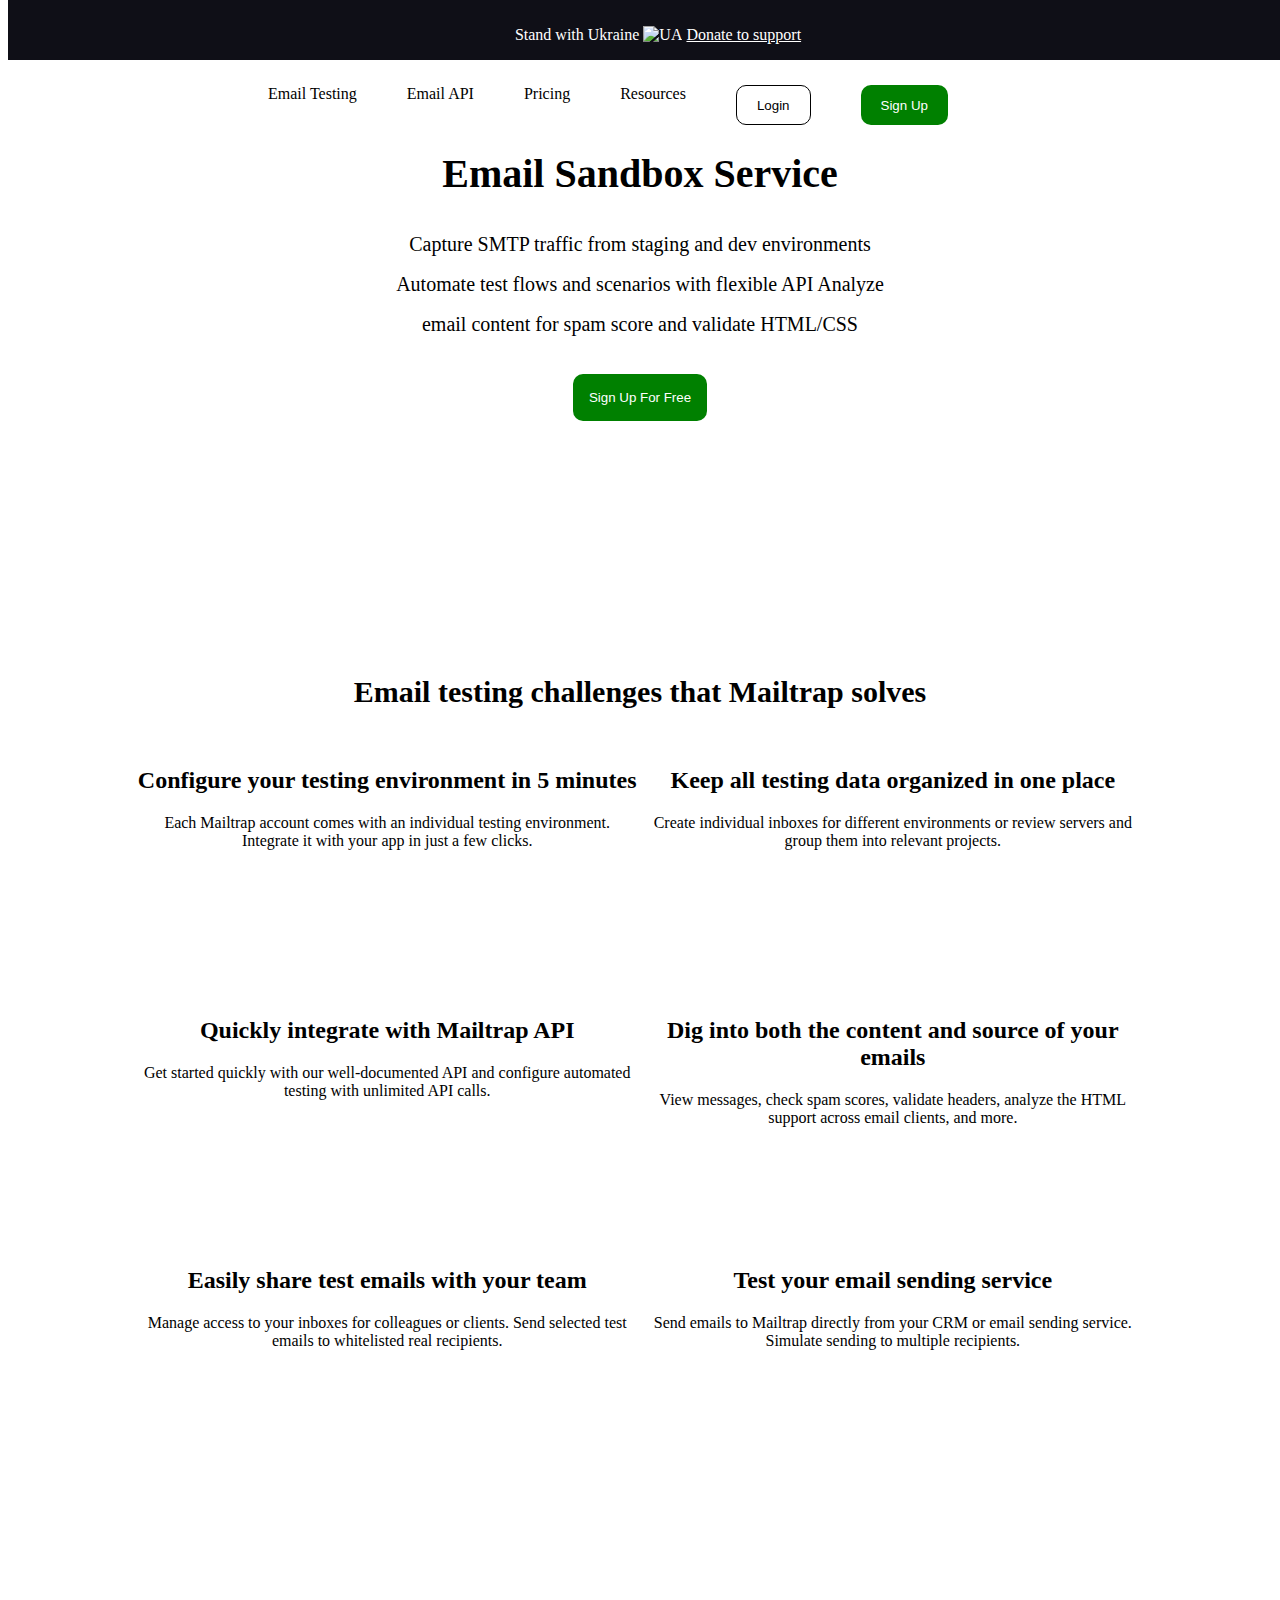
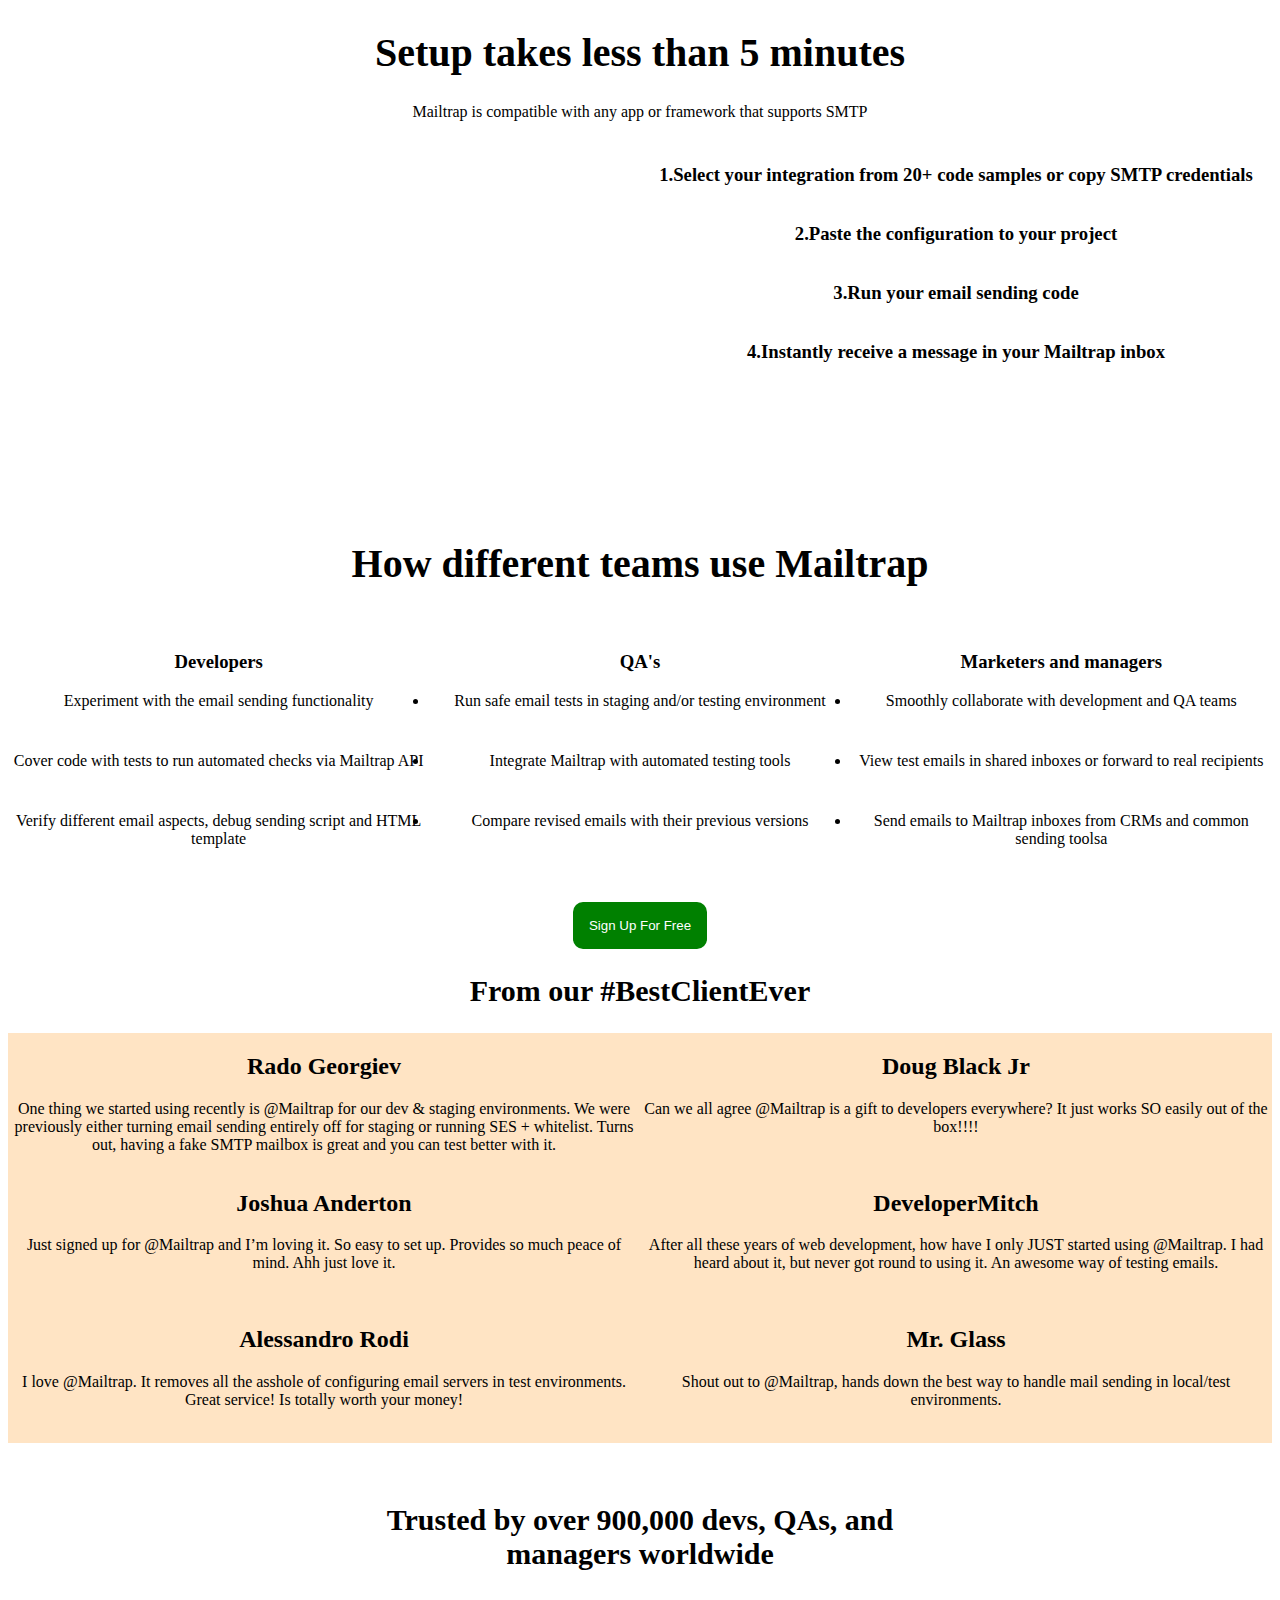
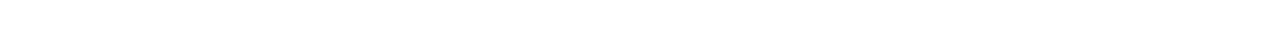
==== index.html @ 50a43fe7 "Home page-1 added" ====
<!DOCTYPE html>
<html>
<head>
    <meta charset='utf-8'>
    <meta http-equiv='X-UA-Compatible' content='IE=edge'>
    <title>Home Page-1</title>
    <meta name='viewport' content='width=device-width, initial-scale=1'>
    <link rel='stylesheet' type='text/css' media='screen' href='main.css'>
    <script src='main.js'></script>
    <style>
        *{
            text-align: center;
            
        }
        .nav1{
          height: 50px;
          width: 100%;
          background-color: rgb(15, 15, 23);
          color: white;
          text-align: center;
          padding: 10px;
         position: fixed;
         top: 0px;
        
        }
        #navbar{
            color: white;
        }
        .nav2{
            display: flex;
            height: 65px;
          width: 100%;
          background-color: white;
          position: fixed;
          top: 60px;
          
          
        }
        .navbar2{ 
            display: flex;
            gap: 50px;
            margin-top: 25px;
            margin-left: 260px;
            font: bold;
        }
        
        #login{
            background-color: white;
            border: 1px solid black;
            border-radius: 10px;
            padding: 8px 20px;
        }
        .signup{
          background-color: green;
          color: white;
          border-radius: 10px;
          border: 0px ;
          padding: 8px 20px;
        }
        h1{
            font-size: 40px;
            margin-top: 150px;
            text-align: center;
        }
        #desc{
           font-size: 20px;
           width: 40%;
           line-height: 40px;
           text-align: center;
           margin: auto;
        }
        #free{
          
            margin-top: 30px;
            padding:16px;
            text-align: center;
           
        }
        #imagebig{
            margin-top: 50px;
        }
        .logo{
          width: 75%;
          display: flex;
          margin: auto;
            margin-top: 50px;
           
            gap: 50px;
            background-color: rgb(229, 221, 212);
            
        }
        .heading{
            font-size: 30px;          
        }
        .emailtesting{
            
            display: grid;
            grid-template-columns: repeat(2,1fr);
            grid-template-rows: repeat(3,250px); 
            width: 80%;
            margin: auto;
                     
        }
        .emailtesting>div{
            border: 0px solid red;
            
        }
        #setup{
            display: grid;
            grid-template-columns:repeat(2,1fr);
            grid-template-rows: repeat(1,1fr);
            line-height: 40px;
           
        }
        .developers{
            display: grid;
            grid-template-columns: repeat(3,1fr);
            grid-template-rows: repeat(4,60px);
            list-style-type: disc;
            
        }
        #crauser{
            display: grid;
            grid-template-columns: repeat(2,1fr);
            grid-template-rows: repeat(3,1fr);
        }
        #crauser>div{
            
              background-color: bisque;
        }
        #trusted{
            width: 600px;
            text-align: center;
            font-size: 30px;
            margin: auto;
            margin-top: 60px;
        }
       

        
    </style>

</head>
<body>
    <div class="nav1"><p>Stand with Ukraine <img src="image.png" alt="UA">  <a id="navbar" href="https://bank.gov.ua/en/news/all/natsionalniy-bank-vidkriv-spetsrahunok-dlya-zboru-koshtiv-na-potrebi-armiyi">Donate to support</a> </p></div>
    <div class="nav2"> <img src="https://mailtrap.io/wp-content/uploads/2021/04/mailtrap-new-logo.svg" alt="">
    <div class="navbar2">
    <div>Email Testing</div>
    <div>Email API</div>
    <div>Pricing</div>
    <div>Resources</div>
     <button  id="login">Login</button>
    <button class="signup">Sign Up</button>
    </div>
</div>
   <h1>Email Sandbox Service</h1>
   <p id="desc">Capture SMTP traffic from staging and dev environments Automate test flows and scenarios with flexible API Analyze email content for spam score and validate HTML/CSS</p>
   <button id="free" class="signup">Sign Up For Free</button>
  <div class="logo"> 
    <img src="https://mailtrap.io/wp-content/uploads/2021/04/Rails.svg" alt=""> 
     <img src="https://mailtrap.io/wp-content/uploads/2021/04/Python.svg" alt="">
     <img src="https://mailtrap.io/wp-content/uploads/2021/04/NET.svg" alt="">
     <img src="https://mailtrap.io/wp-content/uploads/2021/04/Symfony.svg" alt="">
     <img src="https://mailtrap.io/wp-content/uploads/2021/04/Laravel.svg" alt="">
 </div>
 <div><img id="imagebig" src="https://mailtrap.io/wp-content/uploads/2021/05/img__homepage-964x574.png" alt=""></div>
 <h1 class="heading">Email testing challenges that Mailtrap solves</h1>
 <div class="emailtesting">
 <div><img src="https://mailtrap.io/wp-content/uploads/2021/03/icon4.svg" alt=""><h2>Configure your testing environment in 5 minutes</h2><p>Each Mailtrap account comes with an individual testing environment. Integrate it with your app in just a few clicks.
</p></div>
 <div><img src="https://mailtrap.io/wp-content/uploads/2021/03/icon__mail.svg" alt=""><h2>Keep all testing data organized in one place</h2><p>Create individual inboxes for different environments or review servers and group them into relevant projects.</p></div>
 <div><img src="https://mailtrap.io/wp-content/uploads/2021/01/icon_work.svg" alt=""><h2>Quickly integrate with Mailtrap API</h2><p>Get started quickly with our well-documented API and configure automated testing with unlimited API calls.</p></div>
 <div><img src="https://mailtrap.io/wp-content/uploads/2021/03/icon2.svg" alt=""><h2>Dig into both the content and source of your emails</h2><p>View messages, check spam scores, validate headers, analyze the HTML support across email clients, and more.</p></div>
 <div><img src="https://mailtrap.io/wp-content/uploads/2021/01/icon_men.svg" alt=""><h2>Easily share test emails with your team</h2><p>Manage access to your inboxes for colleagues or clients. Send selected test emails to whitelisted real recipients.</p></div>
 <div><img src="https://mailtrap.io/wp-content/uploads/2021/03/ivon__performance.svg" alt=""><h2>Test your email sending service</h2><p>Send emails to Mailtrap directly from your CRM or email sending service. Simulate sending to multiple recipients.</p></div>
</div>

<h1>Setup takes less than 5 minutes</h1>
<p>Mailtrap is compatible with any app or framework that supports SMTP</p>
<div id="setup"><div><img src="https://mailtrap.io/wp-content/uploads/2021/03/setup-final-480x345.png" alt=""></div>
<div><h3>1.Select your integration from 20+ code samples or copy SMTP credentials</h3>
<h3>2.Paste the configuration to your project</h3>
<h3>3.Run your email sending code</h3>
<h3>4.Instantly receive a message in your Mailtrap inbox</h3>
</div>
</div>
<h1>How different teams use Mailtrap</h1>
<img src="https://mailtrap.io/wp-content/uploads/2021/03/img_team.svg" alt="">
<div class="developers">
<div><h3>Developers
</h3></div>
<div><h3>QA's</h3></div>
<div><h3>Marketers and managers</h3></div>
<div><li>Experiment with the email sending functionality</li></div>
<div><li>Run safe email tests in staging and/or testing environment</li></div>
<div><li>Smoothly collaborate with development and QA teams</li></div>
<div><li>Cover code with tests to run automated checks via Mailtrap API</li></div>
<div><li>Integrate Mailtrap with automated testing tools</li></div>
<div><li>View test emails in shared inboxes or forward to real recipients</li></div>
<div><li>Verify different email aspects, debug sending script and HTML template</li></div>
<div><li>Compare revised emails with their previous versions
</li></div>
<div><li>Send emails to Mailtrap inboxes from CRMs and common sending toolsa</li></div>
</div>
<button id="free" class="signup">Sign Up For Free</button>
<h2 class="heading">From our #BestClientEver</h2>
<div id="crauser">
    <div>
        <h2>Rado Georgiev</h2><p>One thing we started using recently is @Mailtrap for our dev & staging environments. We were previously either turning email sending entirely off for staging or running SES + whitelist. Turns out, having a fake SMTP mailbox is great and you can test better with it.
    </p></div>
    <div><h2>Doug Black Jr
    </h2><p>Can we all agree @Mailtrap is a gift to developers everywhere? It just works SO easily out of the box!!!!
    </p></div>
    <div><h2>Joshua Anderton
    </h2><p>Just signed up for @Mailtrap and I’m loving it. So easy to set up. Provides so much peace of mind. Ahh just love it.
    </p></div>
    <div><h2>DeveloperMitch</h2><p>After all these years of web development, how have I only JUST started using @Mailtrap. I had heard about it, but never got round to using it. An awesome way of testing emails.
    </p></div>
    <div><h2>Alessandro Rodi
    </h2><p>I love @Mailtrap. It removes all the asshole of configuring email servers in test environments. Great service! Is totally worth your money!
    </p></div>
    <div><h2>Mr. Glass
    </h2><p>Shout out to @Mailtrap, hands down the best way to handle mail sending in local/test environments.
    </p></div>
    
</div>
<h3 id="trusted" >Trusted by over 900,000 devs, QAs, and managers worldwide</h3>
<div class="logo">
    <img src="https://mailtrap.io/wp-content/uploads/2021/04/Adobe.svg" alt="">
    <img src="https://mailtrap.io/wp-content/uploads/2021/04/Atlassian.svg" alt="">
    <img src="https://mailtrap.io/wp-content/uploads/2021/04/Calendly.svg" alt="">
    <img src="https://mailtrap.io/wp-content/uploads/2021/04/Yelp.svg" alt="">
    <img src="https://mailtrap.io/wp-content/uploads/2021/04/UserTesting.svg" alt="">
</div>
</body>
</html>
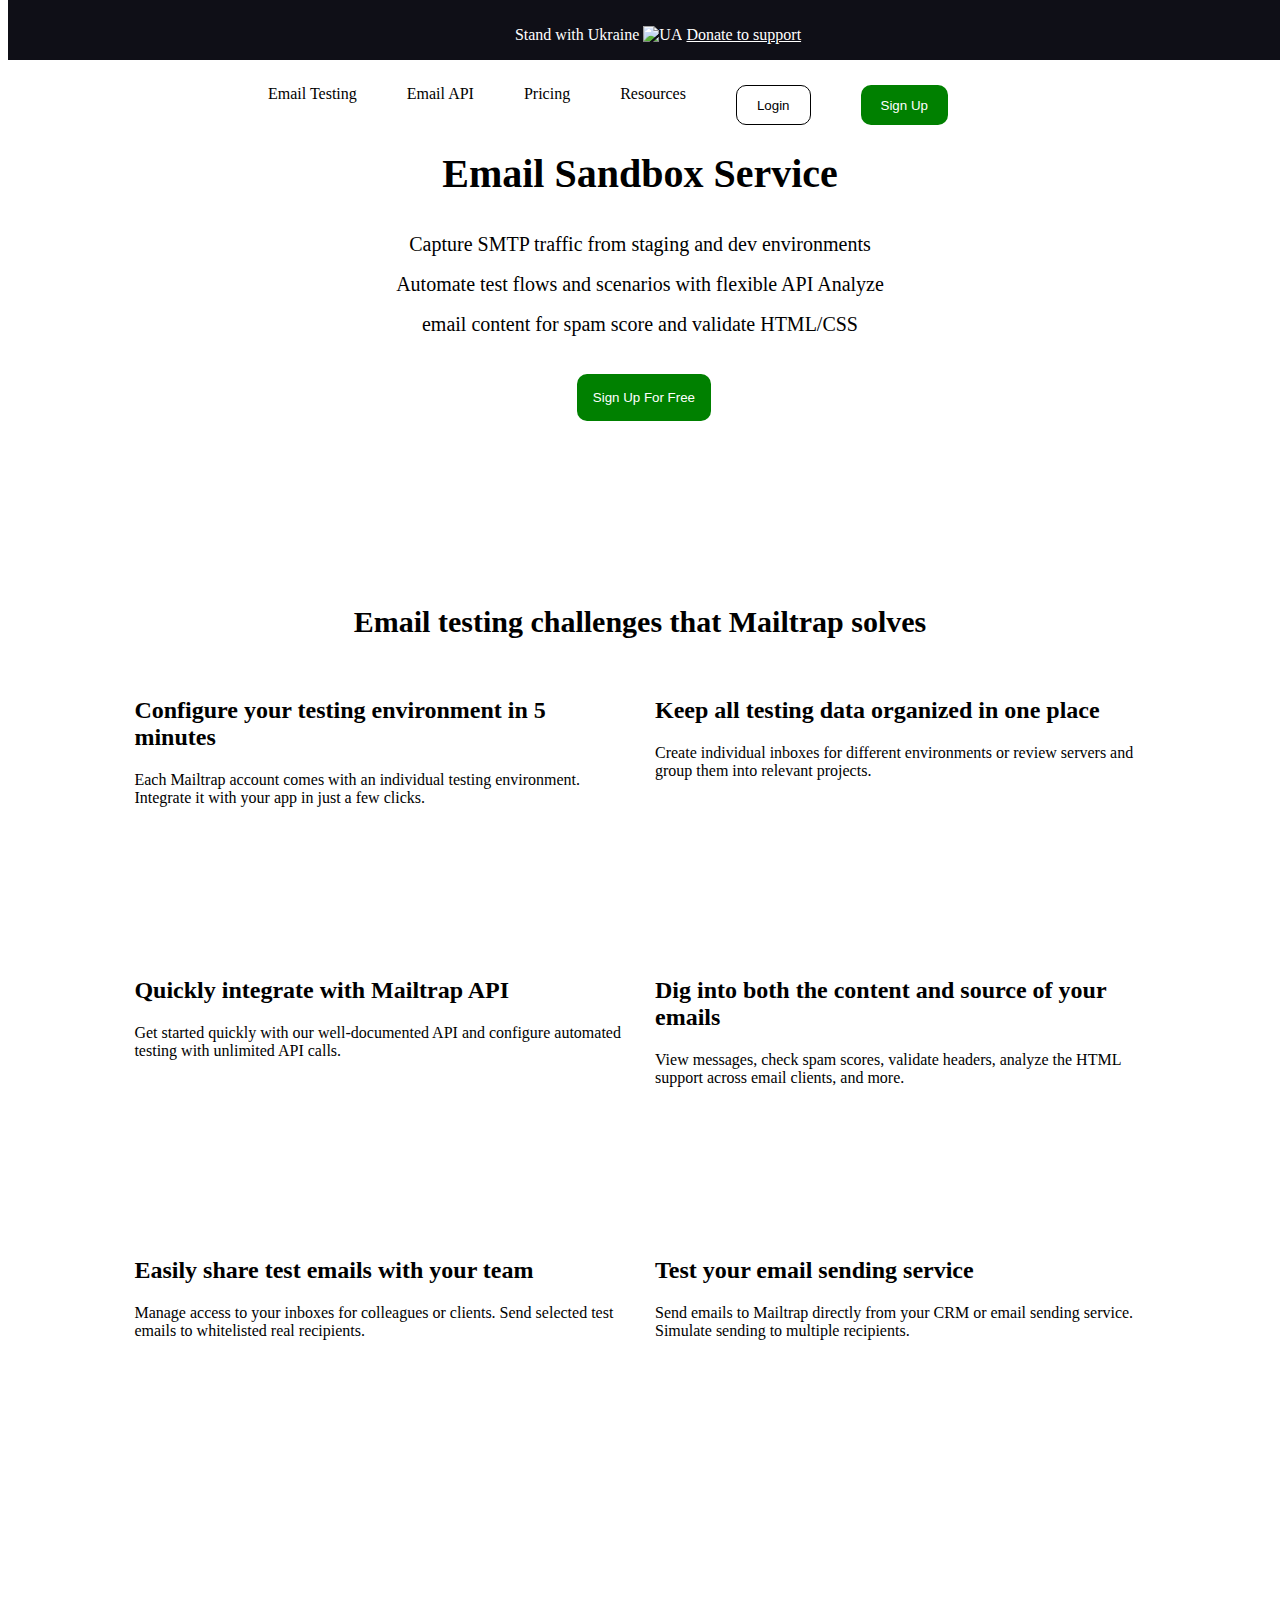
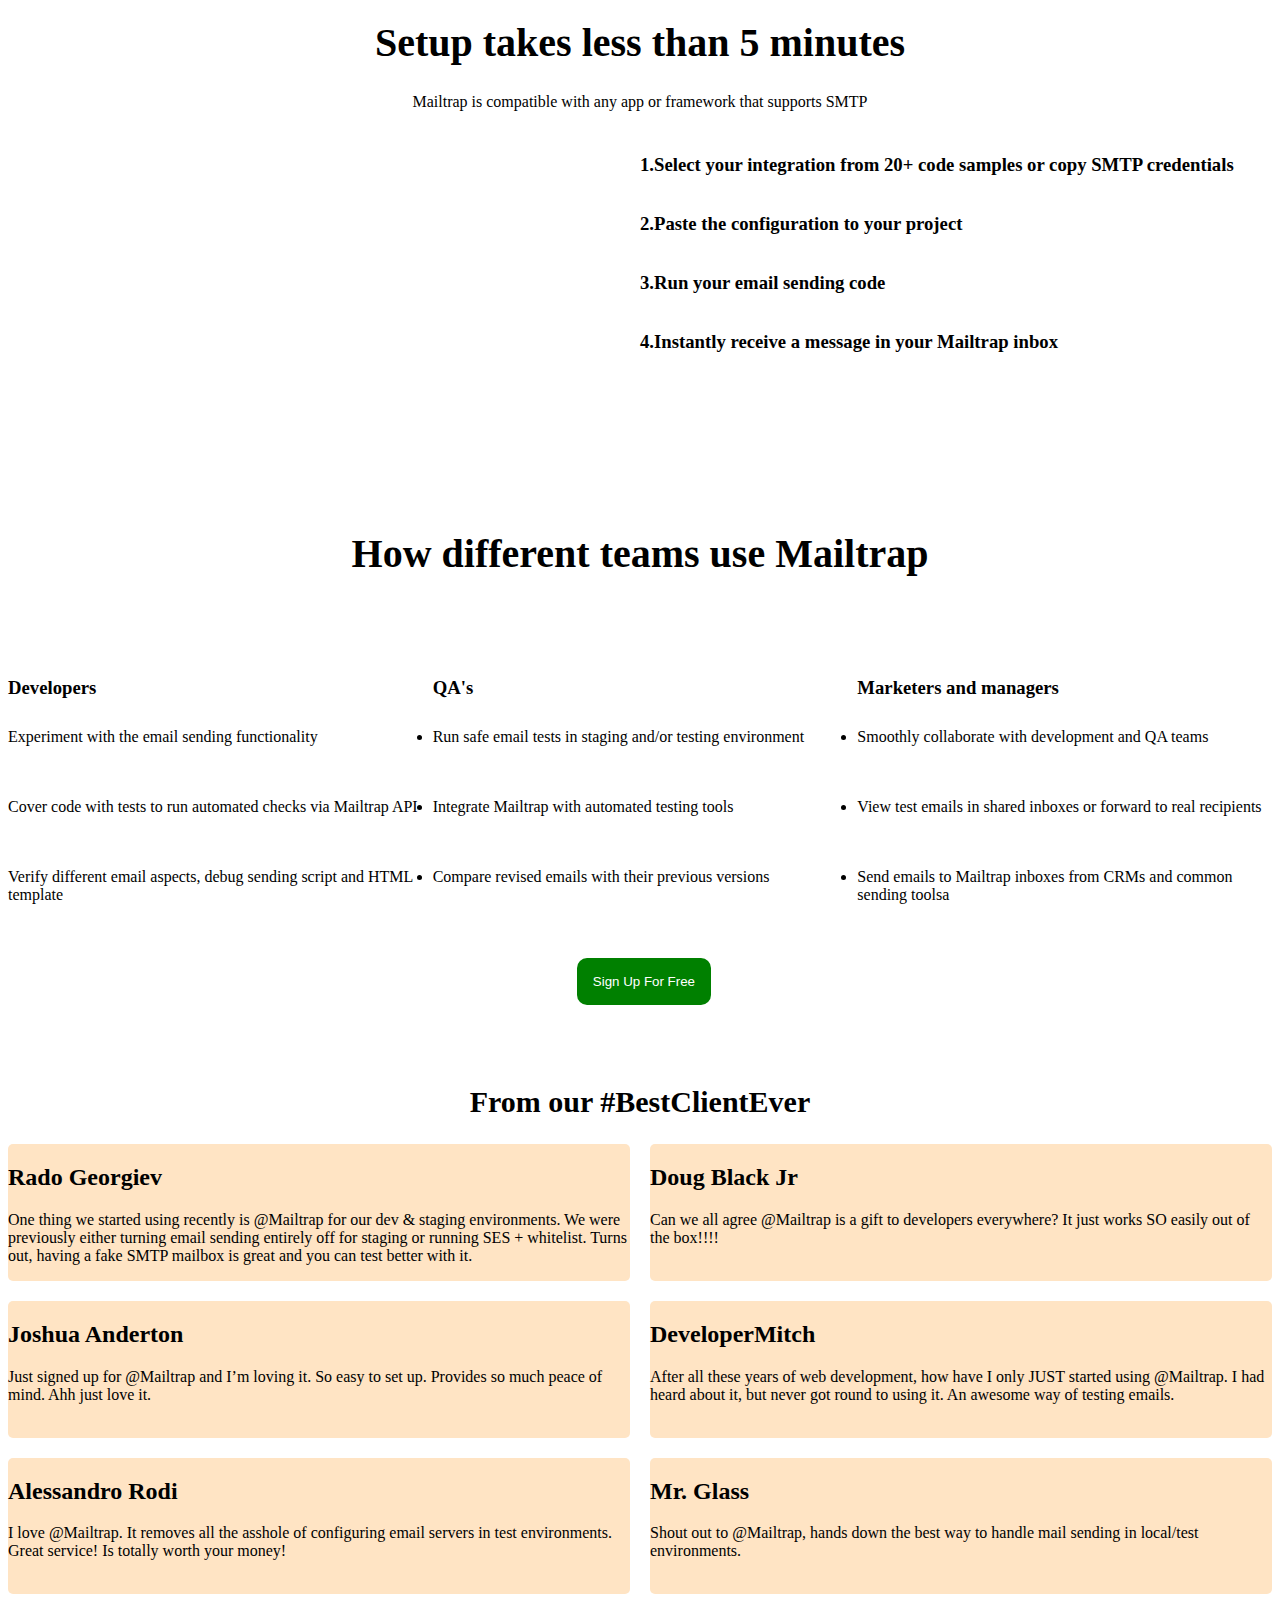
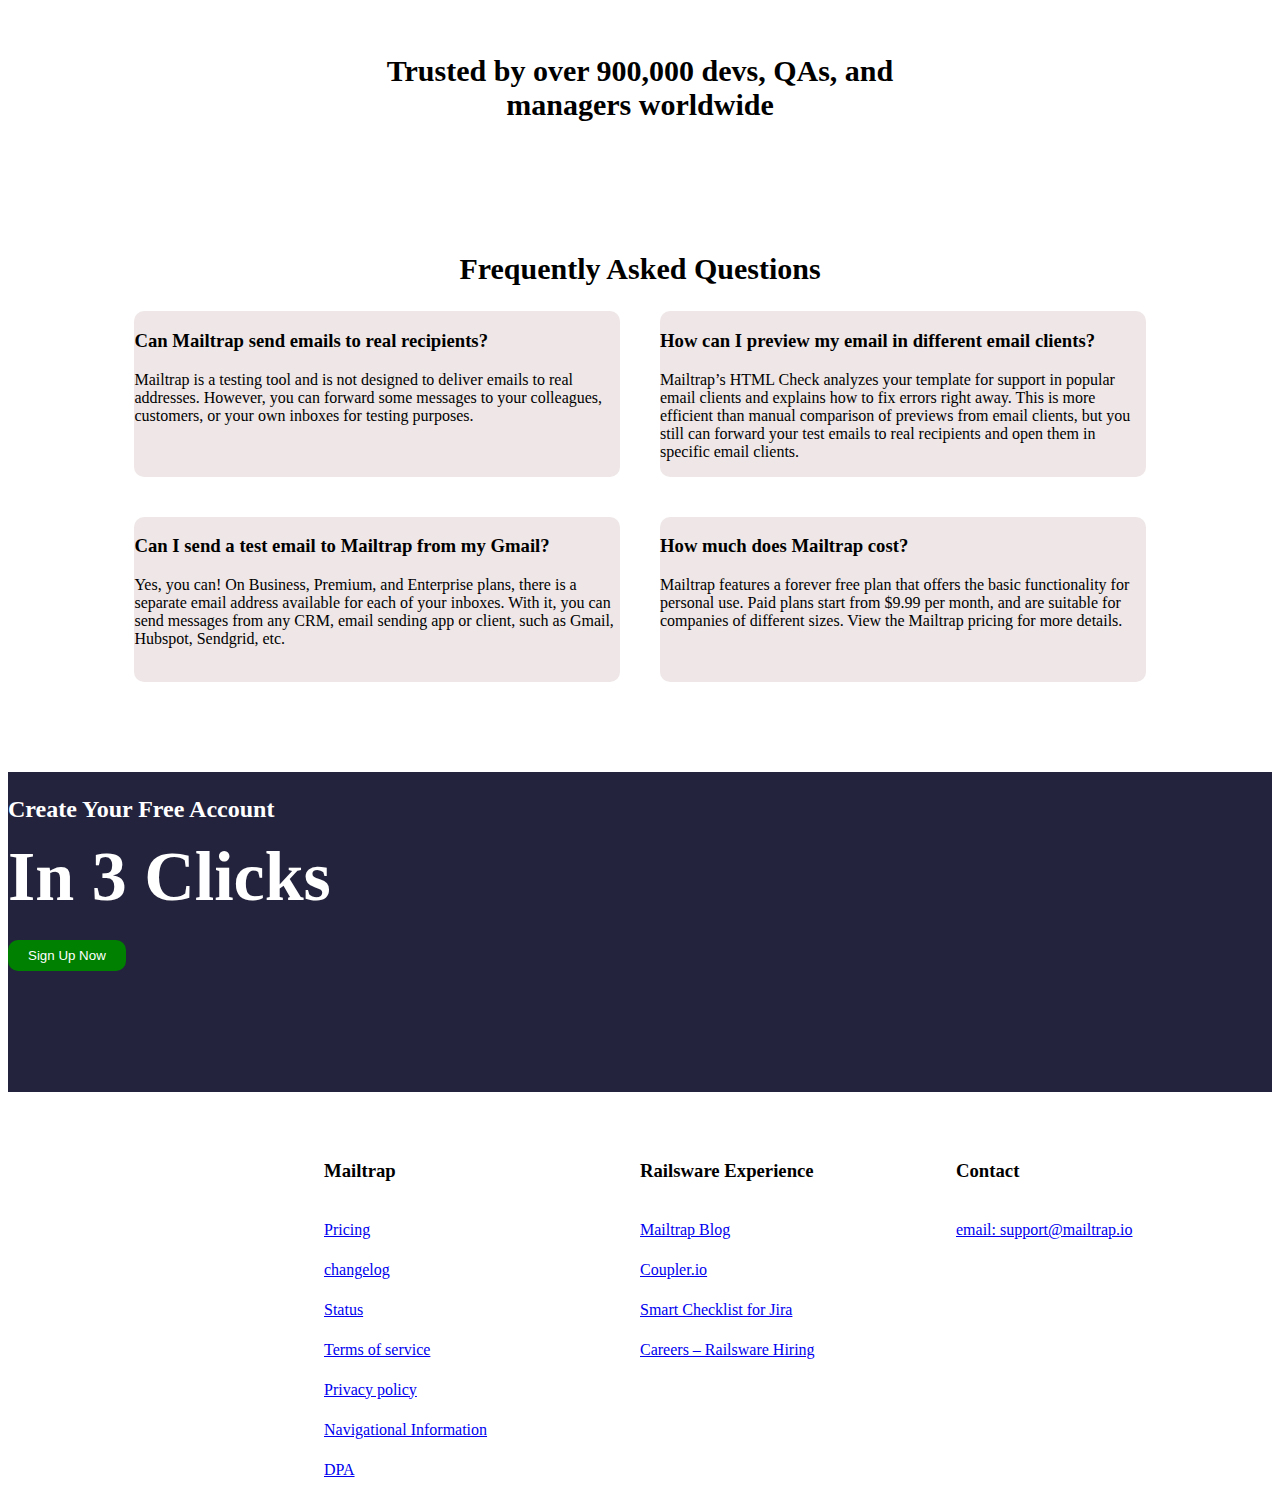
==== commit 638dc89b: "day-3" ====
--- a/index.html
+++ b/index.html
@@ -1,236 +1,149 @@
-<!DOCTYPE html>
-<html>
-<head>
-    <meta charset='utf-8'>
-    <meta http-equiv='X-UA-Compatible' content='IE=edge'>
-    <title>Home Page-1</title>
-    <meta name='viewport' content='width=device-width, initial-scale=1'>
-    <link rel='stylesheet' type='text/css' media='screen' href='main.css'>
-    <script src='main.js'></script>
-    <style>
-        *{
-            text-align: center;
-            
-        }
-        .nav1{
-          height: 50px;
-          width: 100%;
-          background-color: rgb(15, 15, 23);
-          color: white;
-          text-align: center;
-          padding: 10px;
-         position: fixed;
-         top: 0px;
-        
-        }
-        #navbar{
-            color: white;
-        }
-        .nav2{
-            display: flex;
-            height: 65px;
-          width: 100%;
-          background-color: white;
-          position: fixed;
-          top: 60px;
-          
-          
-        }
-        .navbar2{ 
-            display: flex;
-            gap: 50px;
-            margin-top: 25px;
-            margin-left: 260px;
-            font: bold;
-        }
-        
-        #login{
-            background-color: white;
-            border: 1px solid black;
-            border-radius: 10px;
-            padding: 8px 20px;
-        }
-        .signup{
-          background-color: green;
-          color: white;
-          border-radius: 10px;
-          border: 0px ;
-          padding: 8px 20px;
-        }
-        h1{
-            font-size: 40px;
-            margin-top: 150px;
-            text-align: center;
-        }
-        #desc{
-           font-size: 20px;
-           width: 40%;
-           line-height: 40px;
-           text-align: center;
-           margin: auto;
-        }
-        #free{
-          
-            margin-top: 30px;
-            padding:16px;
-            text-align: center;
-           
-        }
-        #imagebig{
-            margin-top: 50px;
-        }
-        .logo{
-          width: 75%;
-          display: flex;
-          margin: auto;
-            margin-top: 50px;
-           
-            gap: 50px;
-            background-color: rgb(229, 221, 212);
-            
-        }
-        .heading{
-            font-size: 30px;          
-        }
-        .emailtesting{
-            
-            display: grid;
-            grid-template-columns: repeat(2,1fr);
-            grid-template-rows: repeat(3,250px); 
-            width: 80%;
-            margin: auto;
-                     
-        }
-        .emailtesting>div{
-            border: 0px solid red;
-            
-        }
-        #setup{
-            display: grid;
-            grid-template-columns:repeat(2,1fr);
-            grid-template-rows: repeat(1,1fr);
-            line-height: 40px;
-           
-        }
-        .developers{
-            display: grid;
-            grid-template-columns: repeat(3,1fr);
-            grid-template-rows: repeat(4,60px);
-            list-style-type: disc;
-            
-        }
-        #crauser{
-            display: grid;
-            grid-template-columns: repeat(2,1fr);
-            grid-template-rows: repeat(3,1fr);
-        }
-        #crauser>div{
-            
-              background-color: bisque;
-        }
-        #trusted{
-            width: 600px;
-            text-align: center;
-            font-size: 30px;
-            margin: auto;
-            margin-top: 60px;
-        }
-       
-
-        
-    </style>
-
-</head>
-<body>
-    <div class="nav1"><p>Stand with Ukraine <img src="image.png" alt="UA">  <a id="navbar" href="https://bank.gov.ua/en/news/all/natsionalniy-bank-vidkriv-spetsrahunok-dlya-zboru-koshtiv-na-potrebi-armiyi">Donate to support</a> </p></div>
-    <div class="nav2"> <img src="https://mailtrap.io/wp-content/uploads/2021/04/mailtrap-new-logo.svg" alt="">
-    <div class="navbar2">
-    <div>Email Testing</div>
-    <div>Email API</div>
-    <div>Pricing</div>
-    <div>Resources</div>
-     <button  id="login">Login</button>
-    <button class="signup">Sign Up</button>
-    </div>
-</div>
-   <h1>Email Sandbox Service</h1>
-   <p id="desc">Capture SMTP traffic from staging and dev environments Automate test flows and scenarios with flexible API Analyze email content for spam score and validate HTML/CSS</p>
-   <button id="free" class="signup">Sign Up For Free</button>
-  <div class="logo"> 
-    <img src="https://mailtrap.io/wp-content/uploads/2021/04/Rails.svg" alt=""> 
-     <img src="https://mailtrap.io/wp-content/uploads/2021/04/Python.svg" alt="">
-     <img src="https://mailtrap.io/wp-content/uploads/2021/04/NET.svg" alt="">
-     <img src="https://mailtrap.io/wp-content/uploads/2021/04/Symfony.svg" alt="">
-     <img src="https://mailtrap.io/wp-content/uploads/2021/04/Laravel.svg" alt="">
- </div>
- <div><img id="imagebig" src="https://mailtrap.io/wp-content/uploads/2021/05/img__homepage-964x574.png" alt=""></div>
- <h1 class="heading">Email testing challenges that Mailtrap solves</h1>
- <div class="emailtesting">
- <div><img src="https://mailtrap.io/wp-content/uploads/2021/03/icon4.svg" alt=""><h2>Configure your testing environment in 5 minutes</h2><p>Each Mailtrap account comes with an individual testing environment. Integrate it with your app in just a few clicks.
-</p></div>
- <div><img src="https://mailtrap.io/wp-content/uploads/2021/03/icon__mail.svg" alt=""><h2>Keep all testing data organized in one place</h2><p>Create individual inboxes for different environments or review servers and group them into relevant projects.</p></div>
- <div><img src="https://mailtrap.io/wp-content/uploads/2021/01/icon_work.svg" alt=""><h2>Quickly integrate with Mailtrap API</h2><p>Get started quickly with our well-documented API and configure automated testing with unlimited API calls.</p></div>
- <div><img src="https://mailtrap.io/wp-content/uploads/2021/03/icon2.svg" alt=""><h2>Dig into both the content and source of your emails</h2><p>View messages, check spam scores, validate headers, analyze the HTML support across email clients, and more.</p></div>
- <div><img src="https://mailtrap.io/wp-content/uploads/2021/01/icon_men.svg" alt=""><h2>Easily share test emails with your team</h2><p>Manage access to your inboxes for colleagues or clients. Send selected test emails to whitelisted real recipients.</p></div>
- <div><img src="https://mailtrap.io/wp-content/uploads/2021/03/ivon__performance.svg" alt=""><h2>Test your email sending service</h2><p>Send emails to Mailtrap directly from your CRM or email sending service. Simulate sending to multiple recipients.</p></div>
-</div>
-
-<h1>Setup takes less than 5 minutes</h1>
-<p>Mailtrap is compatible with any app or framework that supports SMTP</p>
-<div id="setup"><div><img src="https://mailtrap.io/wp-content/uploads/2021/03/setup-final-480x345.png" alt=""></div>
-<div><h3>1.Select your integration from 20+ code samples or copy SMTP credentials</h3>
-<h3>2.Paste the configuration to your project</h3>
-<h3>3.Run your email sending code</h3>
-<h3>4.Instantly receive a message in your Mailtrap inbox</h3>
-</div>
-</div>
-<h1>How different teams use Mailtrap</h1>
-<img src="https://mailtrap.io/wp-content/uploads/2021/03/img_team.svg" alt="">
-<div class="developers">
-<div><h3>Developers
-</h3></div>
-<div><h3>QA's</h3></div>
-<div><h3>Marketers and managers</h3></div>
-<div><li>Experiment with the email sending functionality</li></div>
-<div><li>Run safe email tests in staging and/or testing environment</li></div>
-<div><li>Smoothly collaborate with development and QA teams</li></div>
-<div><li>Cover code with tests to run automated checks via Mailtrap API</li></div>
-<div><li>Integrate Mailtrap with automated testing tools</li></div>
-<div><li>View test emails in shared inboxes or forward to real recipients</li></div>
-<div><li>Verify different email aspects, debug sending script and HTML template</li></div>
-<div><li>Compare revised emails with their previous versions
-</li></div>
-<div><li>Send emails to Mailtrap inboxes from CRMs and common sending toolsa</li></div>
-</div>
-<button id="free" class="signup">Sign Up For Free</button>
-<h2 class="heading">From our #BestClientEver</h2>
-<div id="crauser">
-    <div>
-        <h2>Rado Georgiev</h2><p>One thing we started using recently is @Mailtrap for our dev & staging environments. We were previously either turning email sending entirely off for staging or running SES + whitelist. Turns out, having a fake SMTP mailbox is great and you can test better with it.
-    </p></div>
-    <div><h2>Doug Black Jr
-    </h2><p>Can we all agree @Mailtrap is a gift to developers everywhere? It just works SO easily out of the box!!!!
-    </p></div>
-    <div><h2>Joshua Anderton
-    </h2><p>Just signed up for @Mailtrap and I’m loving it. So easy to set up. Provides so much peace of mind. Ahh just love it.
-    </p></div>
-    <div><h2>DeveloperMitch</h2><p>After all these years of web development, how have I only JUST started using @Mailtrap. I had heard about it, but never got round to using it. An awesome way of testing emails.
-    </p></div>
-    <div><h2>Alessandro Rodi
-    </h2><p>I love @Mailtrap. It removes all the asshole of configuring email servers in test environments. Great service! Is totally worth your money!
-    </p></div>
-    <div><h2>Mr. Glass
-    </h2><p>Shout out to @Mailtrap, hands down the best way to handle mail sending in local/test environments.
-    </p></div>
-    
-</div>
-<h3 id="trusted" >Trusted by over 900,000 devs, QAs, and managers worldwide</h3>
-<div class="logo">
-    <img src="https://mailtrap.io/wp-content/uploads/2021/04/Adobe.svg" alt="">
-    <img src="https://mailtrap.io/wp-content/uploads/2021/04/Atlassian.svg" alt="">
-    <img src="https://mailtrap.io/wp-content/uploads/2021/04/Calendly.svg" alt="">
-    <img src="https://mailtrap.io/wp-content/uploads/2021/04/Yelp.svg" alt="">
-    <img src="https://mailtrap.io/wp-content/uploads/2021/04/UserTesting.svg" alt="">
-</div>
-</body>
+<!DOCTYPE html>
+<html>
+<head>
+    
+    <title>Home Page-1</title>
+   
+    <link rel="stylesheet" href="index.css">
+    
+</head>
+<body>
+    <div class="nav1"><p>Stand with Ukraine <img src="image.png" alt="UA">  <a id="navbar" href="https://bank.gov.ua/en/news/all/natsionalniy-bank-vidkriv-spetsrahunok-dlya-zboru-koshtiv-na-potrebi-armiyi">Donate to support</a> </p></div>
+    <div class="nav2"> <img src="https://mailtrap.io/wp-content/uploads/2021/04/mailtrap-new-logo.svg" alt="">
+    <div class="navbar2">
+    <div>Email Testing</div>
+    <div>Email API</div>
+    <div>Pricing</div>
+    <div>Resources</div>
+     <button  id="login">Login</button>
+    <button class="signup">Sign Up</button>
+    </div>
+</div>
+   <h1>Email Sandbox Service</h1>
+   <p id="desc">Capture SMTP traffic from staging and dev environments Automate test flows and scenarios with flexible API Analyze email content for spam score and validate HTML/CSS</p>
+   <button id="free" class="signup">Sign Up For Free</button>
+  <div class="logo"> 
+    <img src="https://mailtrap.io/wp-content/uploads/2021/04/Rails.svg" alt=""> 
+     <img src="https://mailtrap.io/wp-content/uploads/2021/04/Python.svg" alt="">
+     <img src="https://mailtrap.io/wp-content/uploads/2021/04/NET.svg" alt="">
+     <img src="https://mailtrap.io/wp-content/uploads/2021/04/Symfony.svg" alt="">
+     <img src="https://mailtrap.io/wp-content/uploads/2021/04/Laravel.svg" alt="">
+ </div>
+ <div><img class="imagebig" src="https://mailtrap.io/wp-content/uploads/2021/05/img__homepage-964x574.png" alt=""></div>
+ <h1 class="heading">Email testing challenges that Mailtrap solves</h1>
+ <div class="emailtesting">
+ <div><img src="https://mailtrap.io/wp-content/uploads/2021/03/icon4.svg" alt=""><h2>Configure your testing environment in 5 minutes</h2><p>Each Mailtrap account comes with an individual testing environment. Integrate it with your app in just a few clicks.
+</p></div>
+ <div><img src="https://mailtrap.io/wp-content/uploads/2021/03/icon__mail.svg" alt=""><h2>Keep all testing data organized in one place</h2><p>Create individual inboxes for different environments or review servers and group them into relevant projects.</p></div>
+ <div><img src="https://mailtrap.io/wp-content/uploads/2021/01/icon_work.svg" alt=""><h2>Quickly integrate with Mailtrap API</h2><p>Get started quickly with our well-documented API and configure automated testing with unlimited API calls.</p></div>
+ <div><img src="https://mailtrap.io/wp-content/uploads/2021/03/icon2.svg" alt=""><h2>Dig into both the content and source of your emails</h2><p>View messages, check spam scores, validate headers, analyze the HTML support across email clients, and more.</p></div>
+ <div><img src="https://mailtrap.io/wp-content/uploads/2021/01/icon_men.svg" alt=""><h2>Easily share test emails with your team</h2><p>Manage access to your inboxes for colleagues or clients. Send selected test emails to whitelisted real recipients.</p></div>
+ <div><img src="https://mailtrap.io/wp-content/uploads/2021/03/ivon__performance.svg" alt=""><h2>Test your email sending service</h2><p>Send emails to Mailtrap directly from your CRM or email sending service. Simulate sending to multiple recipients.</p></div>
+</div>
+
+<h1>Setup takes less than 5 minutes</h1>
+<p class="center">Mailtrap is compatible with any app or framework that supports SMTP</p>
+<div id="setup"><div><img src="https://mailtrap.io/wp-content/uploads/2021/03/setup-final-480x345.png" alt=""></div>
+<div><h3>1.Select your integration from 20+ code samples or copy SMTP credentials</h3>
+<h3>2.Paste the configuration to your project</h3>
+<h3>3.Run your email sending code</h3>
+<h3>4.Instantly receive a message in your Mailtrap inbox</h3>
+</div>
+</div>
+<h1>How different teams use Mailtrap</h1>
+<img class="imagebig" src="https://mailtrap.io/wp-content/uploads/2021/03/img_team.svg" alt="">
+<div class="developers">
+<div><h3>Developers
+</h3></div>
+<div><h3>QA's</h3></div>
+<div><h3>Marketers and managers</h3></div>
+<div><li>Experiment with the email sending functionality</li></div>
+<div><li>Run safe email tests in staging and/or testing environment</li></div>
+<div><li>Smoothly collaborate with development and QA teams</li></div>
+<div><li>Cover code with tests to run automated checks via Mailtrap API</li></div>
+<div><li>Integrate Mailtrap with automated testing tools</li></div>
+<div><li>View test emails in shared inboxes or forward to real recipients</li></div>
+<div><li>Verify different email aspects, debug sending script and HTML template</li></div>
+<div><li>Compare revised emails with their previous versions
+</li></div>
+<div><li>Send emails to Mailtrap inboxes from CRMs and common sending toolsa</li></div>
+</div>
+<button id="free" class="signup">Sign Up For Free</button>
+<h2 class="heading">From our #BestClientEver</h2>
+<div id="crauser">
+    <div>
+        <h2>Rado Georgiev</h2><p>One thing we started using recently is @Mailtrap for our dev & staging environments. We were previously either turning email sending entirely off for staging or running SES + whitelist. Turns out, having a fake SMTP mailbox is great and you can test better with it.
+    </p></div>
+    <div><h2>Doug Black Jr
+    </h2><p>Can we all agree @Mailtrap is a gift to developers everywhere? It just works SO easily out of the box!!!!
+    </p></div>
+    <div><h2>Joshua Anderton
+    </h2><p>Just signed up for @Mailtrap and I’m loving it. So easy to set up. Provides so much peace of mind. Ahh just love it.
+    </p></div>
+    <div><h2>DeveloperMitch</h2><p>After all these years of web development, how have I only JUST started using @Mailtrap. I had heard about it, but never got round to using it. An awesome way of testing emails.
+    </p></div>
+    <div><h2>Alessandro Rodi
+    </h2><p>I love @Mailtrap. It removes all the asshole of configuring email servers in test environments. Great service! Is totally worth your money!
+    </p></div>
+    <div><h2>Mr. Glass
+    </h2><p>Shout out to @Mailtrap, hands down the best way to handle mail sending in local/test environments.
+    </p></div>
+    
+</div>
+<h3 id="trusted" >Trusted by over 900,000 devs, QAs, and managers worldwide</h3>
+<div class="logo">
+    <img src="https://mailtrap.io/wp-content/uploads/2021/04/Adobe.svg" alt="">
+    <img src="https://mailtrap.io/wp-content/uploads/2021/04/Atlassian.svg" alt="">
+    <img src="https://mailtrap.io/wp-content/uploads/2021/04/Calendly.svg" alt="">
+    <img src="https://mailtrap.io/wp-content/uploads/2021/04/Yelp.svg" alt="">
+    <img src="https://mailtrap.io/wp-content/uploads/2021/04/UserTesting.svg" alt="">
+</div>
+<h2 class="heading">Frequently Asked Questions</h2>
+<div class="secondgrid">
+<div><h3>Can Mailtrap send emails to real recipients?</h3><p>Mailtrap is a testing tool and is not designed to deliver emails to real addresses. However, you can forward some messages to your colleagues, customers, or your own inboxes for testing purposes.</p></div>
+<div><h3>How can I preview my email in different email clients?</h3><p>Mailtrap’s HTML Check analyzes your template for support in popular email clients and explains how to fix errors right away. This is more efficient than manual comparison of previews from email clients, but you still can forward your test emails to real recipients and open them in specific email clients.</p></div>
+<div><h3>Can I send a test email to Mailtrap from my Gmail?</h3><p>Yes, you can! On Business, Premium, and Enterprise plans, there is a separate email address available for each of your inboxes. With it, you can send messages from any CRM, email sending app or client, such as Gmail, Hubspot, Sendgrid, etc.</p></div>
+<div><h3>How much does Mailtrap cost?</h3><p>Mailtrap features a forever free plan that offers the basic functionality for personal use. Paid plans start from $9.99 per month, and are suitable for companies of different sizes. View the Mailtrap pricing for more details.</p></div>
+</div>
+<div id="blue">
+    <div>
+    <h4>Create Your Free Account</h4>
+    <h2 id="clicks">In 3 Clicks</h2>
+    <button class="signup">Sign Up Now</button>
+    </div>
+    <div>
+        <img src="https://mailtrap.io/wp-content/uploads/2021/01/img__cta.svg" alt="">
+
+    </div>
+    
+</div>
+</body>
+<footer>
+    <div class="footer">
+        <div><a href="https://railsware.com/"><img id="railsware" src="https://remoteok.com/cdn-cgi/image/height=400,quality=85/https://remoteok.com/assets/img/jobs/83b26d3bbceffe405b0203833a8d46271610700539.png?1610700539" alt=""></a></div>
+     <div>
+         <div><h3>Mailtrap</h3></div>
+        <div><a href="https://mailtrap.io/pricing/">Pricing</a></div>
+        <div><a href="https://mailtrap.io/changelog/">changelog</a></div>
+        <div><a href="http://status.mailtrap.info//">Status</a></div>
+        <div><a href="https://mailtrap.io/terms/">Terms of service</a></div>
+        <div><a href="https://mailtrap.io/privacy//">Privacy policy</a></div>
+        <div><a href="https://mailtrap.io/navigational-info/">Navigational Information</a></div> 
+        <div><a href="https://mailtrap.io/dpa/">DPA</a></div> 
+    </div>
+     <div><h3>Railsware Experience</h3>
+        <div><a href="https://mailtrap.io/blog/">Mailtrap Blog</a></div>
+        <div><a href="https://www.coupler.io/">Coupler.io</a></div>
+        <div><a href="https://jirachecklist.com/">Smart Checklist for Jira</a></div>
+        <div><a href="https://railsware.com/careers/">Careers – Railsware Hiring</a></div>
+    </div>
+     <div><h3>Contact</h3>
+        <div><a href="support@mailtrap.io">email: support@mailtrap.io</a></div>
+        <div><a href="https://www.facebook.com/Mailtrap"><img class="float" src="https://cdn-icons-png.flaticon.com/512/37/37409.png" alt=""></a></div>
+        <div><a href="https://twitter.com/mailtrap"><img class="float" src="https://image.similarpng.com/very-thumbnail/2020/06/Black-icon-Twitter-logo-transparent-PNG.png" alt=""></a></div>
+        <div><a href="https://www.linkedin.com/company/mailtrap/"><img class="float" src="https://icones.pro/wp-content/uploads/2021/03/icone-linkedin-ronde-noire.png" alt=""></a></div>
+    </div>    
+    </div>
+    
+</footer>
 </html>--- a/index.css
+++ b/index.css
@@ -0,0 +1,190 @@
+.nav1{
+    height: 50px;
+    width: 100%;
+    background-color: rgb(15, 15, 23);
+    color: white;
+    text-align: center;
+    padding: 10px;
+   position: fixed;
+   top: 0px;
+  
+  }
+  #navbar{
+      color: white;
+  }
+  .nav2{
+      display: flex;
+      height: 65px;
+    width: 100%;
+    background-color: white;
+    position: fixed;
+    top: 60px;
+    
+    
+  }
+  .navbar2{ 
+      display: flex;
+      gap: 50px;
+      margin-top: 25px;
+      margin-left: 260px;
+      font: bold;
+  }
+  
+  #login{
+      background-color: white;
+      border: 1px solid black;
+      border-radius: 10px;
+      padding: 8px 20px;
+  }
+  .signup{
+    background-color: green;
+    color: white;
+    border-radius: 10px;
+    border: 0px ;
+    padding: 8px 20px;
+  }
+  h1{
+      font-size: 40px;
+      margin-top: 150px;
+      text-align: center;
+  }
+  #desc{
+     font-size: 20px;
+     width: 40%;
+     line-height: 40px;
+     text-align: center;
+     margin: auto;
+  }
+  #free{
+    
+      margin-top: 30px;
+      padding:16px;
+      text-align: center;
+      margin-left: 45%;
+     
+  }
+  .imagebig{
+      margin-top: 50px;
+      margin-left: 100px;
+  }
+  .logo{
+    width: 75%;
+    display: flex;
+    margin: auto;
+      margin-top: 50px;
+     
+      gap: 50px;
+      background-color: rgb(229, 221, 212);
+      
+  }
+  .heading{
+      font-size: 30px;   
+      text-align: center;   
+      margin-top: 80px;    
+  }
+  .emailtesting{
+      
+      display: grid;
+      grid-template-columns: repeat(2,1fr);
+      grid-template-rows: repeat(3,250px); 
+      width: 80%;
+      margin: auto;
+      gap: 30px;
+               
+  }
+  .emailtesting>div{
+      border: 0px solid red;
+      
+  }
+  .center{
+      text-align: center;
+  }
+  #setup{
+      display: grid;
+      grid-template-columns:repeat(2,1fr);
+      grid-template-rows: repeat(1,1fr);
+      line-height: 40px;
+      
+     
+  }
+  .developers{
+      display: grid;
+      grid-template-columns: repeat(3,1fr);
+      grid-template-rows: repeat(4,60px);
+      list-style-type: disc;
+      gap: 10px;
+      
+  }
+  #crauser{
+      display: grid;
+      grid-template-columns: repeat(2,1fr);
+      grid-template-rows: repeat(3,1fr);
+      gap: 20px;
+  }
+  #crauser>div{
+      
+        background-color: bisque;
+        border-radius: 5px;
+  }
+  #trusted{
+      width: 600px;
+      text-align: center;
+      font-size: 30px;
+      margin: auto;
+      margin-top: 60px;
+  }
+  .secondgrid{
+      width: 80%;
+      display: grid;
+      grid-template-columns: repeat(2,1fr);
+      grid-template-rows: repeat(2,1fr);
+      margin: auto;
+      gap: 40px;
+
+  }
+  .secondgrid>div{
+    background-color: rgb(239, 231, 231);   
+    border-radius: 10px;        
+  }
+  #blue{
+      height: 320px;
+      width: 100%;
+      background-color: rgb(35, 35, 61);
+      margin-top: 90px;
+      color: white;
+     font-size: x-large;
+     line-height: 10px;
+    display: grid;
+    grid-template-columns: repeat(2,1fr);
+    grid-template-rows: repeat(1,1fr);
+    justify-content: center;
+    
+  }
+  #blue>div>img{
+      height: 450px;
+  }
+  #clicks{
+      font-size: 70px;
+  }
+  .footer{
+      
+      margin-top: 40px;
+      display: grid;
+      grid-template-columns: repeat(4,1fr);
+    line-height: 40px;
+      
+  }
+  
+  .footer img{
+      height: 30px;
+  }
+  .float{
+      margin-top: 20px;
+      float: left;
+     margin-right: 40px;   
+  }
+ 
+  
+  #railsware{
+      height: 100px;
+  }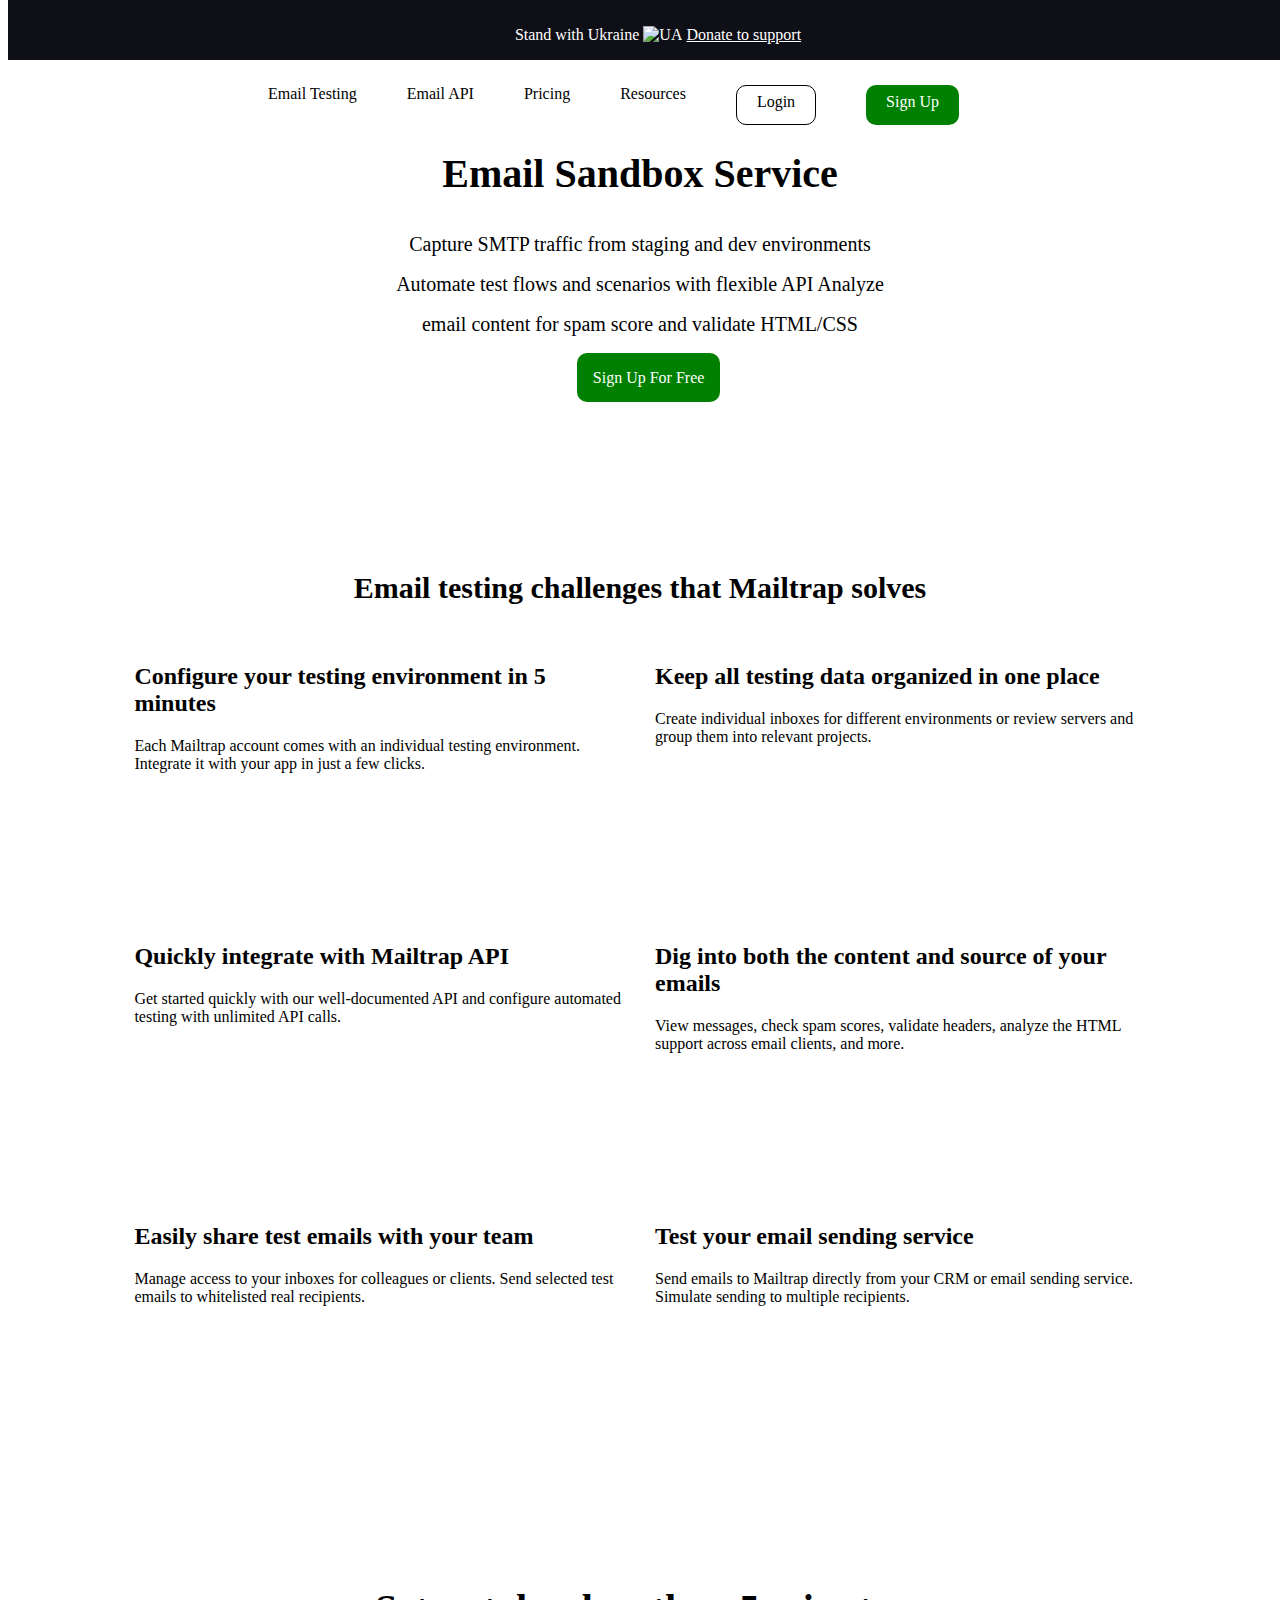
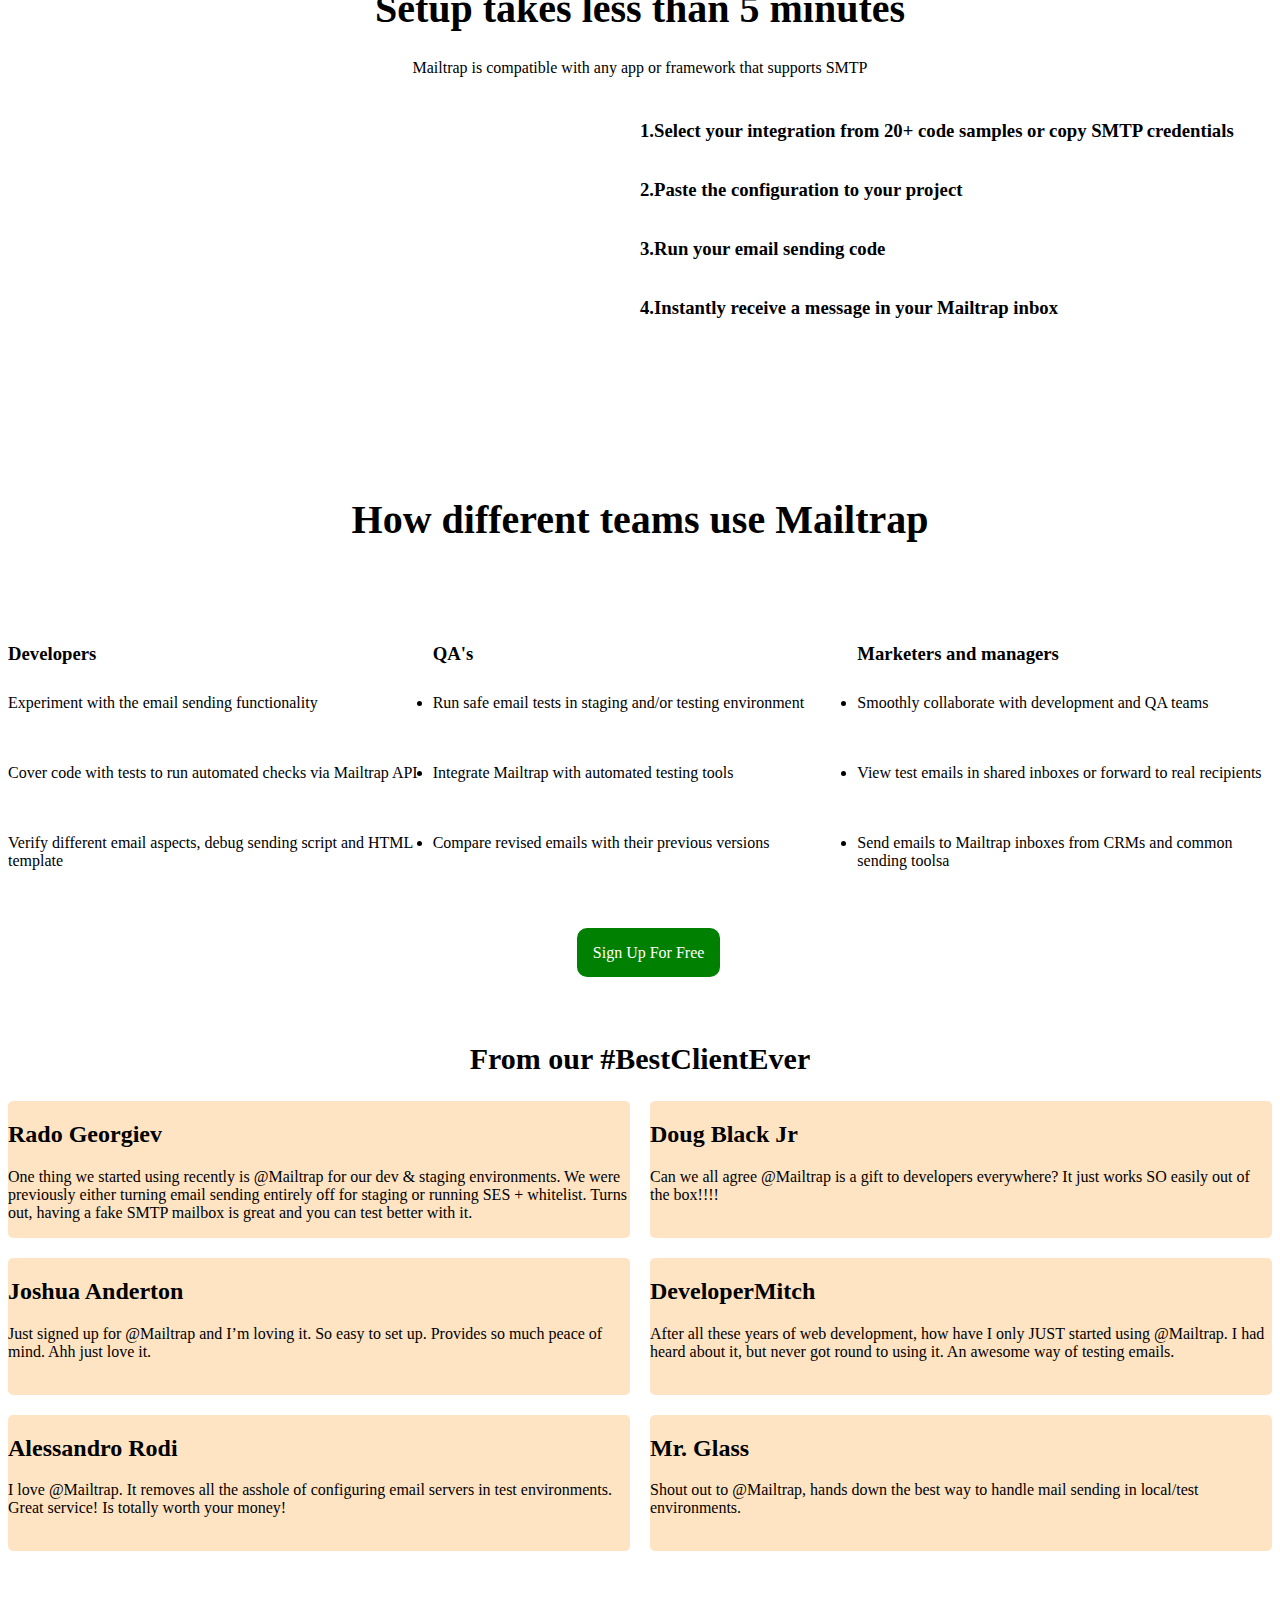
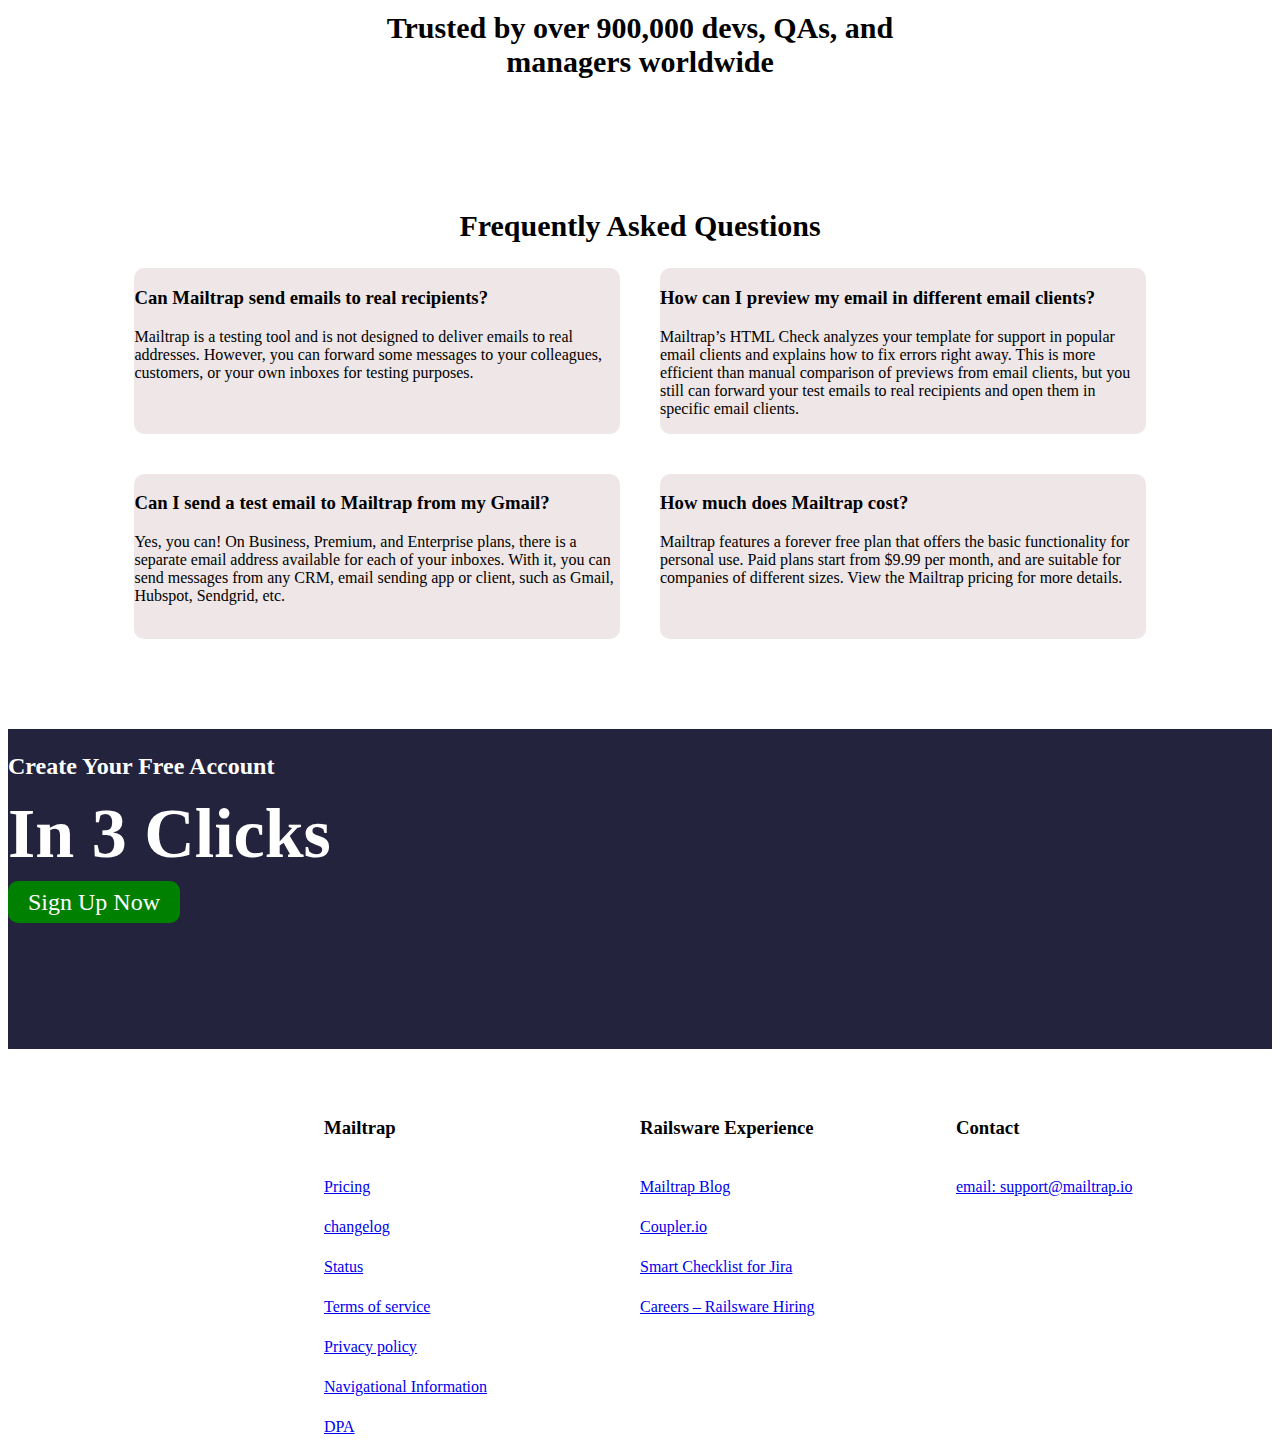
==== commit 3b8d2087: "day-5" ====
--- a/index.html
+++ b/index.html
@@ -6,22 +6,24 @@
    
     <link rel="stylesheet" href="index.css">
     
+
+    
 </head>
 <body>
     <div class="nav1"><p>Stand with Ukraine <img src="image.png" alt="UA">  <a id="navbar" href="https://bank.gov.ua/en/news/all/natsionalniy-bank-vidkriv-spetsrahunok-dlya-zboru-koshtiv-na-potrebi-armiyi">Donate to support</a> </p></div>
     <div class="nav2"> <img src="https://mailtrap.io/wp-content/uploads/2021/04/mailtrap-new-logo.svg" alt="">
     <div class="navbar2">
     <div>Email Testing</div>
-    <div>Email API</div>
-    <div>Pricing</div>
+    <a class="abhi" href="https://mailtrap.io/email-api">Email API</a>
+   <a class="abhi" href="https://mailtrap.io/pricing/">Pricing</a>
     <div>Resources</div>
-     <button  id="login">Login</button>
-    <button class="signup">Sign Up</button>
+    <a id="login" href="login.html">Login</a>
+    <a class="signup" href="signup.html">Sign Up</a>
     </div>
 </div>
    <h1>Email Sandbox Service</h1>
    <p id="desc">Capture SMTP traffic from staging and dev environments Automate test flows and scenarios with flexible API Analyze email content for spam score and validate HTML/CSS</p>
-   <button id="free" class="signup">Sign Up For Free</button>
+   <a id="free" class="signup" href="signup.html">Sign Up For Free</a>
   <div class="logo"> 
     <img src="https://mailtrap.io/wp-content/uploads/2021/04/Rails.svg" alt=""> 
      <img src="https://mailtrap.io/wp-content/uploads/2021/04/Python.svg" alt="">
@@ -68,7 +70,7 @@
 </li></div>
 <div><li>Send emails to Mailtrap inboxes from CRMs and common sending toolsa</li></div>
 </div>
-<button id="free" class="signup">Sign Up For Free</button>
+<a id="free" class="signup" href="signup.html">Sign Up For Free</a>
 <h2 class="heading">From our #BestClientEver</h2>
 <div id="crauser">
     <div>
@@ -109,7 +111,7 @@
     <div>
     <h4>Create Your Free Account</h4>
     <h2 id="clicks">In 3 Clicks</h2>
-    <button class="signup">Sign Up Now</button>
+    <a  class="signup" href="signup.html">Sign Up Now</a>
     </div>
     <div>
         <img src="https://mailtrap.io/wp-content/uploads/2021/01/img__cta.svg" alt="">
@@ -146,4 +148,5 @@
     </div>
     
 </footer>
+<script src="index.js"></script>
 </html>--- a/index.css
+++ b/index.css
@@ -19,22 +19,26 @@
     background-color: white;
     position: fixed;
     top: 60px;
-    
-    
   }
   .navbar2{ 
       display: flex;
       gap: 50px;
       margin-top: 25px;
       margin-left: 260px;
-      font: bold;
+      font: bold;   
+  }
+  .abhi{
+    color: black;
+    text-decoration: none;
   }
   
   #login{
       background-color: white;
       border: 1px solid black;
       border-radius: 10px;
-      padding: 8px 20px;
+      padding: 7px 20px;
+      color: black;
+      text-decoration: none;
   }
   .signup{
     background-color: green;
@@ -42,6 +46,7 @@
     border-radius: 10px;
     border: 0px ;
     padding: 8px 20px;
+    text-decoration: none;
   }
   h1{
       font-size: 40px;
@@ -54,9 +59,10 @@
      line-height: 40px;
      text-align: center;
      margin: auto;
+     margin-bottom: 25px;
   }
   #free{
-    
+       
       margin-top: 30px;
       padding:16px;
       text-align: center;
@@ -113,6 +119,7 @@
       grid-template-rows: repeat(4,60px);
       list-style-type: disc;
       gap: 10px;
+      margin-bottom: 50px;
       
   }
   #crauser{
@@ -172,9 +179,7 @@
       display: grid;
       grid-template-columns: repeat(4,1fr);
     line-height: 40px;
-      
   }
-  
   .footer img{
       height: 30px;
   }
@@ -183,8 +188,6 @@
       float: left;
      margin-right: 40px;   
   }
- 
-  
   #railsware{
       height: 100px;
   }